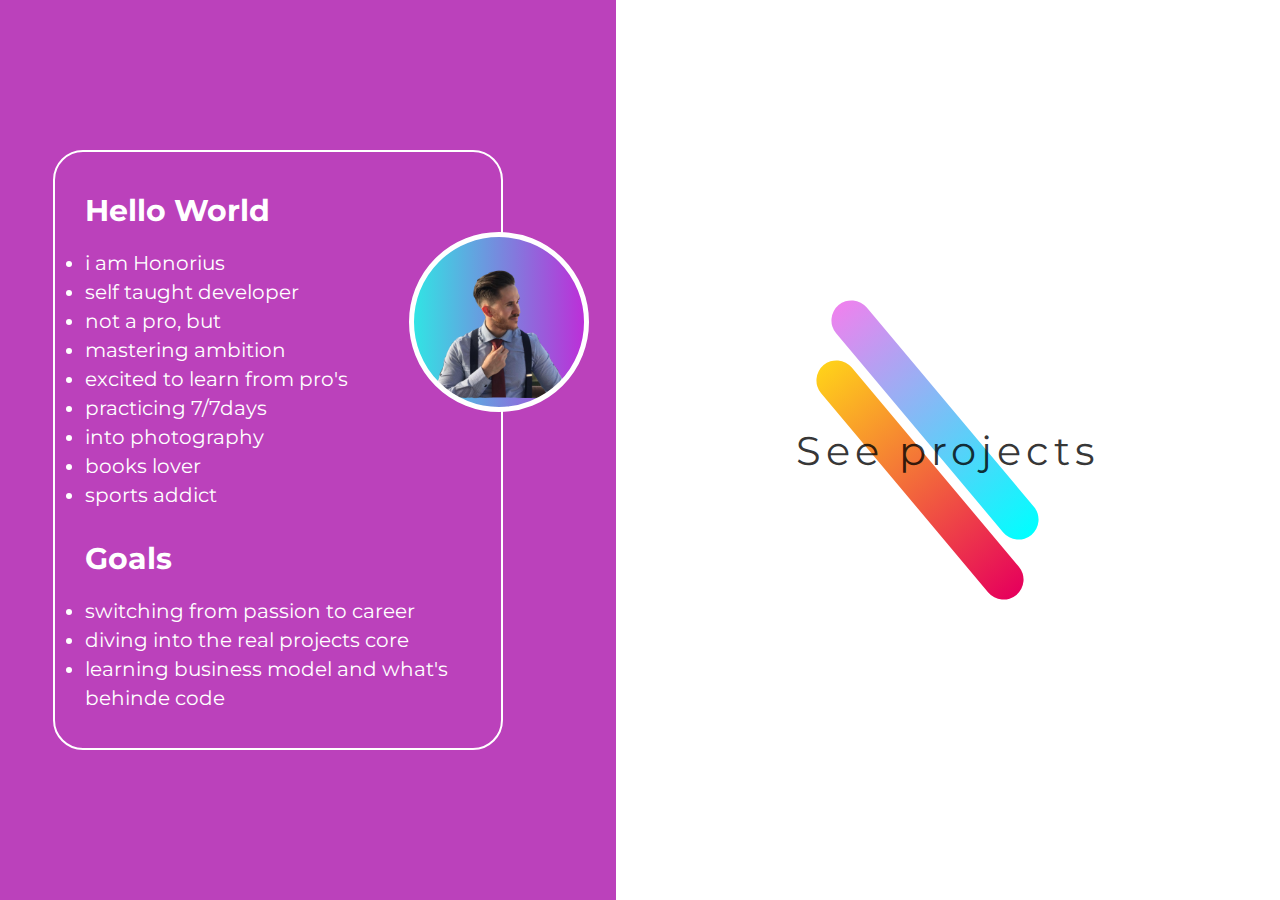
==== mainContent.html @ 711487cc "Add files via upload" ====
<!DOCTYPE html>

<html lang="en">
<head>
	<title> Honorius's portofolio </title>
	<link rel="stylesheet" href="indexCSS.css">
	<link rel="stylesheet" href="Mobile.css">
	<meta charset="utf-8">
	<meta name="content" description="This website represets my work using web technologies, and contains my web projects, layouts, and designs">
	<meta name="robots" description="index, follow">
	<meta name="viewport" description="initial-scale=1.0 width=deive-width">
	<link rel="preconnect" href="https://fonts.gstatic.com">
<link href="https://fonts.googleapis.com/css2?family=Montserrat:wght@400&display=swap" rel="stylesheet">
	</head>
<body>
	<main class="main-content">
		<div class="main-left-content">
				<div class="contain-text">	
					<div class="contain-image">	
					</div>	
					<h1>Hello World</h1>
					<li>i am Honorius</li>
					<li>self taught developer</li>
					<li>not a pro, but</li>
					<li>mastering ambition</li>
					<li>excited to learn from pro's</li>
					<li>practicing  7/7days</li> 
					<li>into photography</li>
					<li>books lover</li>
					<li>sports addict</li>
					<h1>Goals</h1>
					<li>switching from passion to career</li>
					<li>diving into the real projects core</li>
					<li>learning business model and what's behinde code</li>					
				</div>
		</div>

		<aside class="main-right-content">
			<div class="main-right-overlay-text">
				<p onclick = "OpenProjects()">See projects</p>
				<div class="colorBox1"></div>
				<div class="colorBox2"></div>
			</div>
			<div class="contain-projects">
				<header class="text-description">
					<span onclick="OpenWebProjects()">Web</span>
					<span onclick="OpenDesignProjects()">Design</span>
				</header>

				<section class="web-projects">

					<h6>Websites</h6>
					
					<div class="project-box">
						<img src="WebPictures/ArtTwoDevices.png">
						<a href="https://onofreialexandru.com/" target="_blank"><p>Go to website</p></a>
					</div>
					<div class="project-box">
						<img src="WebPictures/PhotographyDevices.png">
						<a href="PhotographyWebsite/index.html" target="_blank"><p>Go to project</p></a>
					</div>
					<div class="project-box">
						<img src="WebPictures/GadgetsDevices.png">
						<a href="GadgetsWebsite/index.html" target="_blank"><p>Go to project</p></a>
					</div>
					<div class="project-box">
						<img src="WebPictures/FitnessDevices.png">
						<a target="_blank"><p>Go to layout</br>
							Implementation in progress</p>
						</a>
						
					</div>
					<div class="project-box">
						<img src="WebPictures/ArtDevices.png">					
						<a href="PaintingsWebsite/index.html" target="_blank">	<p>New layout in progress</br> 
							Go to old project</p>
						</a>
					</div>
				</section>

				<section class="design-projects">	

				
						<h6>Photography</h6>
					

					<img src="DesignPictures/photo1.jpg">
					<img src="DesignPictures/photo2.jpg">
					<img src="DesignPictures/photo3.jpg">
					<img src="DesignPictures/photo10.jpg">
					<img src="DesignPictures/photo11.jpg">
					<img src="DesignPictures/photo5.jpg">
					<img src="DesignPictures/photo17.jpg">
					<img src="DesignPictures/photo6.jpg">
					<img src="DesignPictures/photo7.jpg">					
					<img src="DesignPictures/photo8.jpg">
					<img src="DesignPictures/photo15.jpg">
					<img src="DesignPictures/photo9.jpg">
					<img src="DesignPictures/photo14.jpg">
					<img src="DesignPictures/photo20.jpg">
					<img src="DesignPictures/photo18.jpg">
					<img src="DesignPictures/photo19.jpg">
					<img src="DesignPictures/photo16.jpg">
					<img src="DesignPictures/photo12.jpg">
					<img src="DesignPictures/photo13.jpg">	

					
					<h6 class = "ca">Product banners</h6>
					

					<img src="DesignPictures/banner1.jpg">
					<img src="DesignPictures/banner3.jpg">
					<img src="DesignPictures/banner4.jpg">
					<img src="DesignPictures/banner2.jpg">
					<img src="DesignPictures/banner5.jpg">
					<img src="DesignPictures/banner6.jpg">
					<img src="DesignPictures/banner7.jpg">
				</section>
									
			</div>

		</aside>

	</main>




<script src="mainContent.js"></script>
</body>

</html>
---- indexCSS.css ----
/*           General style         */

*{
	margin: 0;
	padding: 0;
	box-sizing: border-box;
}
html, body{
	width: 100%;
	height: 100%;
	font-family: 'Montserrat', sans-serif;
}
.main-content{
	position: relative;
	width:100%;
	display:flex;
	justify-content: center;
	align-items: center;
	height: 100%;
	flex-wrap: wrap;
}

/*         INDEX.HTML style.       */


main{
	width:100%;
	height: 100%;
	position: relative;
	display: flex;
	justify-content: center;
	align-items: center;
}

.content-box{
	position: relative;
	display: flex;
	justify-content: center;
	align-items: center;
	width: 100%;
}
.content-box p{
	position: absolute;
	font-size:50px;
	letter-spacing: 3px;
	font-weight: bolder;
	background-image:linear-gradient(to left, #66a3ff,  #ff1a75);
	-webkit-background-clip:text;
	background-clip:text;
	-webkit-text-fill-color:transparent;
	opacity: 0;
}

.content-box p:nth-of-type(1)::after,
.content-box p:nth-of-type(3)::after{
	position: absolute;
	font-size: 20px;
	left: -30px;
	top:-30px;
	content: "<hi>";
	font-weight: lighter;
	background-image:linear-gradient(to left, #e6005c, #e6005c);
	-webkit-background-clip:text;
	background-clip:text;
	-webkit-text-fill-color:transparent;
  
}
.content-box p:nth-of-type(3)::after{
	content: "</hi>";
	right: -30px;
	bottom:-30px;
	font-size: 24px;
	top:initial;
	left:initial;
	background-image:linear-gradient(to left, #66a3ff, #66a3ff);
}












/*        END       */


/*           Main left side         */

.main-left-content{
	position: relative;
	display:flex;
	justify-content: center;
	align-items: center;
	flex: 1 1 600px;
	background-color: white;
	height:100%;
	z-index: 10;
}

.contain-image{
	width:200px;
	height:200px;
	position: relative;
	position: absolute;
	transform:translateX(146%);
	border:5px solid white;
	border-radius: 50%;
	top:190px;
	background:url("portrait.png"),linear-gradient(to left, #bc2fd8, rgb(49, 228, 228));
	background-size:cover;
	background-repeat: no-repeat;
	background-position: top;
	z-index: 10;
	opacity: 0;
}
.contain-text{
	position: relative;	
	padding:10px 40px 50px 50px;
	width:450px;
	border:2px solid white;
	border-radius: 30px;
}
.contain-text h1{
	font-size:30px;
	color:white;
	padding:30px 0 20px 0;
}
.contain-text li{
	position: relative;
	line-height: 30px;
	color:white;
	font-size:20px;
}





/*           Main left side         */

aside.main-right-content{
	position: relative;
	height: 100%;
	flex: 2 1 600px;
	overflow: scroll;
}


.main-right-overlay-text{
	position: absolute;
	height: 300px;
	width: 500px;
	display:flex;
	justify-content: center;
	align-items: center;
	border-radius: 50px;
	z-index: 10;
	left:30%;
	top:50%;
	transform:translate(-50%, -50%);
	opacity: 0;
}

.main-right-overlay-text p{
	font-size: 60px;
	letter-spacing: 8px;
	z-index: 10;
	color:rgba(0,0,0,0.8);
	transition: 0.3s;
}
.main-right-overlay-text p:hover,
.main-right-overlay-text p:active,
.main-right-overlay-text p:focus{

	letter-spacing:0;
	transition: 0.4s;
	cursor: pointer;
}
.main-right-overlay-text p:hover  ~ .colorBox1{
	bottom:105px;
	transition: 0.9s;
	width:200px;
	height: 40px;
	right:28.5%;	
}
.main-right-overlay-text p:hover  ~ .colorBox2{
	bottom:145px;
	width:200px;
	height: 40px;
	transition: 0.9s;
	right:28.5%;		
}

.colorBox1,
.colorBox2{
	width:350px;
	height:40px;
	border-radius: 50px;
	position: absolute;
	background-image:linear-gradient(to left, #e6005c, #ffd11a);
	transform: rotate(50deg);	
	bottom:90px;
	right:16%;
	transition: 0.5s ease-in-out;
	pointer-events: none;	
}
.colorBox1{
	bottom:180px;
	background-image:linear-gradient(to left, aqua, violet);
	transition: 0.5s ease-in-out;
}





/* ------------------ PROJECTS   ------------  */

.contain-projects{
	top:0;
	height: 200vh;
	width:100%;
	position:absolute;
	opacity: 0;
	background-color: white;
	transform: scale(0);
	z-index: 10000;
}

.text-description{
	position: absolute;
	top:2.5%;
	width:100%;
	display: flex;
	justify-content: space-around;
	font-size: 30px;
	letter-spacing: 2px;
}

.text-description span{
	transition: 0.6s ease;
}

.text-description span:hover{
	cursor: pointer;
	color:rgb(6, 199, 199);
	transition: 0.2s ease;
}

.text-description span:nth-of-type(2):hover{
	color:rgb(201, 95, 228);
}

.web-projects{
	position: absolute;
	top: 7%;
	width:100%;
	transform: scale(1);
	display: flex; 
	flex-direction: column;
	align-items: center;
}
.web-projects div{
	position: relative;
	margin: 0px 0 100px 0;
}
.web-projects .project-box p{
	position: absolute;
	font-size:25px;
	bottom:10px;
	left:0;
	color:rgb(89, 90, 90);
}
.design-projects h6,
.web-projects h6{
	position: relative;
	width:100%;
	text-align: center;
	margin: 0 0 30px 0;
	font-size: 35px;
	letter-spacing: 7px;
	color: rgb(0, 0, 0);
	font-weight: 550;
}
.project-box p:hover{
	cursor: pointer;
}
.design-projects{
	position: absolute;
	top: 7%;
	left:0;
	width:100%;
	display: flex;
	justify-content: space-evenly;
	flex-wrap: wrap;
	opacity: 0;
	transform: scale(0);
}

.design-projects img{
	position: relative;
	width:400px;
	height:550px;
	margin: 20px 0;
}

.design-projects img:nth-of-type(15),
.design-projects img:nth-of-type(16){
	height:600px;
}
.design-projects img:nth-of-type(17),
.design-projects img:nth-of-type(18),
.design-projects img:nth-of-type(19){
	width:700px;
	height:450px;
}
.design-projects img:nth-of-type(20),
.design-projects img:nth-of-type(21),
.design-projects img:nth-of-type(22){
	width:1000px;
	height:330px;
}

.design-projects img:nth-of-type(23),
.design-projects img:nth-of-type(24),
.design-projects img:nth-of-type(25),
.design-projects img:nth-of-type(26)
{
	width:850px;
	height:600px;
}

.design-projects img:nth-of-type(19){
	margin: 0 0 120px 0;
}
---- Mobile.css ----
@media screen and (max-width: 1900px){
	.web-projects div img{
		width:750px;
		height:500px;
	}
	.contain-text{
		padding:10px 20px 35px 30px;
		right:30px;
	}
	.contain-text li{
		font-size:20px;
		line-height: 29px;		
	}
	.contain-image{
		width:180px;
		height:180px;
		transform:translateX(180%);
	}
	.design-projects img:nth-of-type(20),
	.design-projects img:nth-of-type(21),
	.design-projects img:nth-of-type(22){
		width:700px;
		height:250px;
	}
	.design-projects img:nth-of-type(23),
	.design-projects img:nth-of-type(24),
	.design-projects img:nth-of-type(25),
	.design-projects img:nth-of-type(26)
	{
		width:750px;
		height:500px;
	}
}

@media screen and (max-width: 1800px){
	.contain-text{
		position: relative;
		left:initial;
	}
}


@media screen and (max-width: 1500px){
	.web-projects div img{
		width:600px;
		height:400px;
	}
	aside.main-right-content{
		flex: 4 1 600px;
	}
	.main-right-overlay-text{
		height: 250px;
		width: 380px;
	}
	
	.main-right-overlay-text p{
		font-size: 40px;
		letter-spacing: 5px;
	}
	.colorBox1,
	.colorBox2{
		width:300px;
		height: 40px;
		border-radius: 50px;
		position: absolute;
		background-image:linear-gradient(to left, #e6005c, #ffd11a);
		transform: rotate(50deg);	
		bottom:75px;
		right:18%;
		transition: 0.5s ease-in-out;	
	}
	.colorBox1{
		bottom:135px;
		background-image:linear-gradient(to left, aqua, violet);
		transition: 0.5s ease-in-out;
		right:14%;
	}
	.main-right-overlay-text p:hover  ~ .colorBox1{
		bottom:80px;
		transition: 0.9s;
		width:200px;
		height: 40px;
		right:26%;	
	}
	.main-right-overlay-text p:hover  ~ .colorBox2{
		bottom:120px;
		width:200px;
		height: 40px;
		transition: 0.9s;
		right:26%;		
	}
}	

@media screen and (max-width: 1350px){
	.web-projects div img{
		width:550px;
		height:350px;
	}
	.design-projects img:nth-of-type(20),
	.design-projects img:nth-of-type(21),
	.design-projects img:nth-of-type(22){
		width:600px;
		height:200px;
	}
	.design-projects img:nth-of-type(23),
	.design-projects img:nth-of-type(24),
	.design-projects img:nth-of-type(25),
	.design-projects img:nth-of-type(26)
	{
		width:600px;
		height:450px;
	}
}

@media screen and (max-width: 1200px){
	.contain-text{
		padding:10px 20px 35px 30px;
		right:initial;
	}
	.web-projects div img{
		width:850px;
		height:600px;
	}
	.design-projects img:nth-of-type(20),
	.design-projects img:nth-of-type(21),
	.design-projects img:nth-of-type(22){
		width:750px;
		height:250px;
	}
	.design-projects img:nth-of-type(23),
	.design-projects img:nth-of-type(24),
	.design-projects img:nth-of-type(25),
	.design-projects img:nth-of-type(26)
	{
		width:700px;
		height:550px;
	}
}
@media screen and (max-width: 700px){
	.contain-text{
		padding:10px 20px 50px 30px;
		width:350px;
	}
	.contain-text h1{
		padding:20px 0 15px 0;
		font-size:25px;
	}
	.contain-text li{
		font-size:18px;
		line-height: 22px;
		
	}
	.contain-image{
		width:130px;
		height:130px;
		transform:translateX(193%);
		border:3px solid white;
	}
	.web-projects div img{
		width:350px;
		height:220px;
	}
	.project-box{
		text-align: center;
	}
	.web-projects .project-box p{
		position: relative;
		font-size:17px;
		bottom:-7px;
		left:initial;
		left:-30px;
	}
	.design-projects img:nth-of-type(20),
	.design-projects img:nth-of-type(21),
	.design-projects img:nth-of-type(22){
		width:330px;
		height:100px;
	}
	.design-projects img:nth-of-type(23),
	.design-projects img:nth-of-type(24),
	.design-projects img:nth-of-type(25),
	.design-projects img:nth-of-type(26)
	{
		width:330px;
		height:250px;
	}
	.design-projects h6,
	.web-projects h6{
		font-size: 22px;
		letter-spacing: 3px;
	}
	.text-description{
		font-size:20px;
	}

}
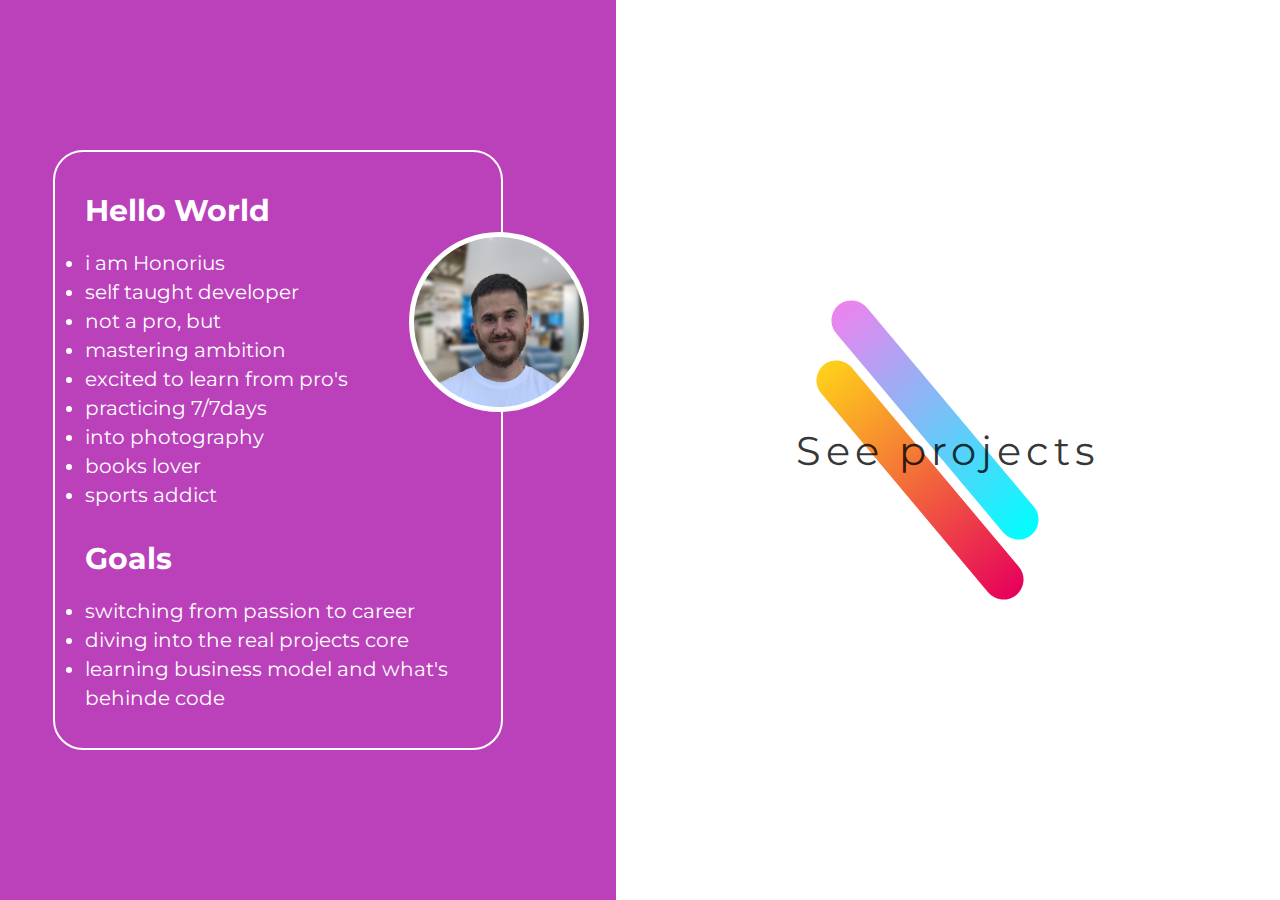
==== commit 173c0876: "Merge pull request #2 from HonoriusHD/portofolio-updates" ====
--- a/mainContent.html
+++ b/mainContent.html
@@ -65,7 +65,7 @@
 					</div>
 					<div class="project-box">
 						<img src="WebPictures/FitnessDevices.png">
-						<a target="_blank"><p>Go to layout</br>
+						<a href="FitnessProjectLayout.html" target="_blank"><p>Go to layout</br>
 							Implementation in progress</p>
 						</a>
 						
@@ -111,6 +111,9 @@
 					<img src="DesignPictures/banner1.jpg">
 					<img src="DesignPictures/banner3.jpg">
 					<img src="DesignPictures/banner4.jpg">
+					<img src="DesignPictures/banner8.png">
+					<img src="DesignPictures/banner9.png">
+					<img src="DesignPictures/banner10.png">
 					<img src="DesignPictures/banner2.jpg">
 					<img src="DesignPictures/banner5.jpg">
 					<img src="DesignPictures/banner6.jpg">
--- a/indexCSS.css
+++ b/indexCSS.css
@@ -330,7 +330,10 @@
 .design-projects img:nth-of-type(23),
 .design-projects img:nth-of-type(24),
 .design-projects img:nth-of-type(25),
-.design-projects img:nth-of-type(26)
+.design-projects img:nth-of-type(26),
+.design-projects img:nth-of-type(27),
+.design-projects img:nth-of-type(28),
+.design-projects img:nth-of-type(29)
 {
 	width:850px;
 	height:600px;
